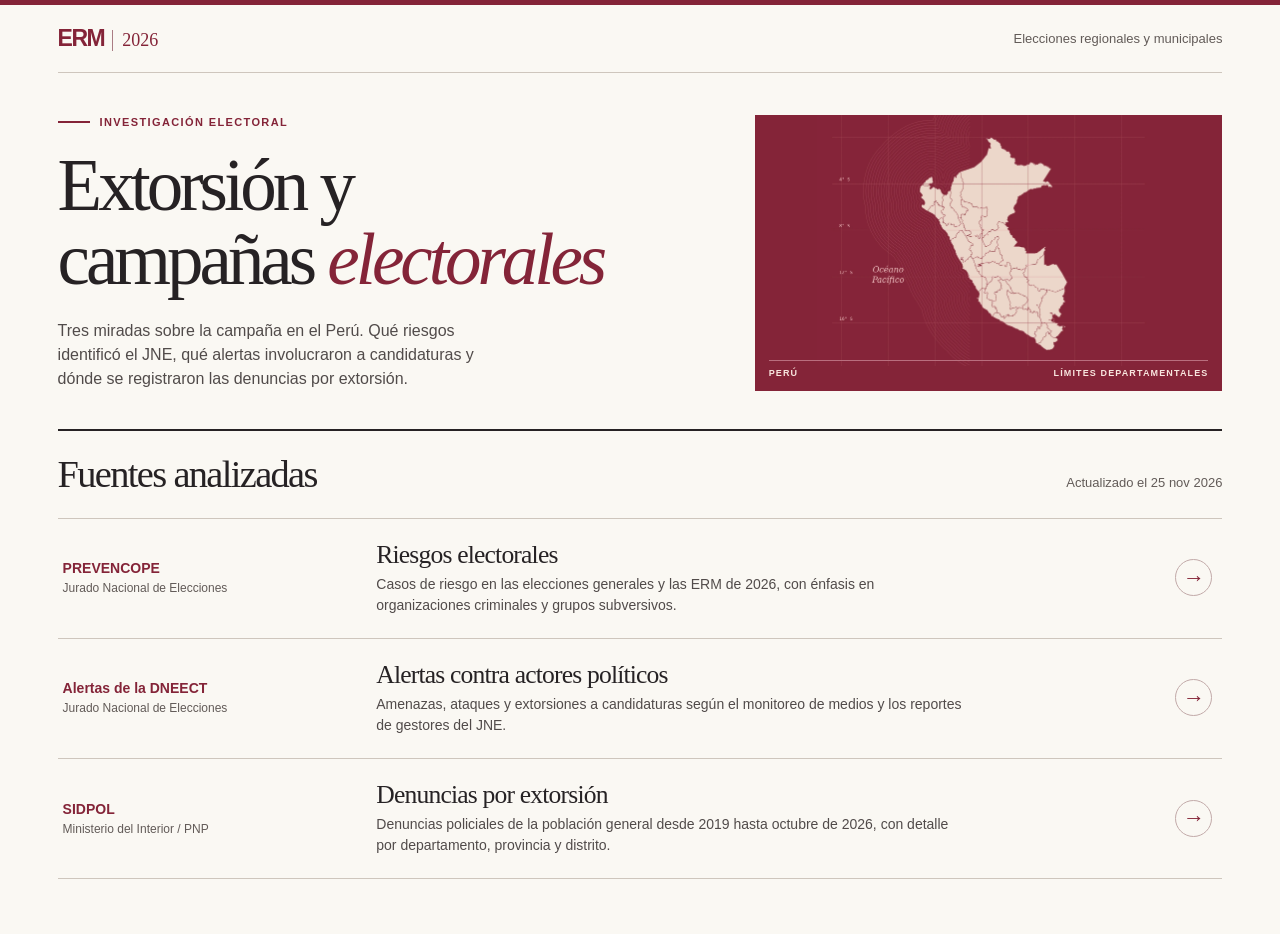
==== index.html @ d01b6470 "Publicar el portal de fuentes y los tres análisis de las ERM 2026" ====
<!doctype html>
<html lang="es-PE">
<head>
<meta charset="utf-8">
<meta name="viewport" content="width=device-width, initial-scale=1">
<meta name="theme-color" content="#842438">
<meta name="description" content="Consulta los análisis de riesgos electorales, alertas contra actores políticos y denuncias por extorsión en el Perú durante las ERM 2026.">
<title>Extorsión y campañas electorales | ERM 2026</title>
<link rel="stylesheet" href="assets/portal.css">
</head>
<body id="inicio">
<a class="skip" href="#fuentes">Ir a las fuentes</a>
<div class="wrap">
<header class="masthead"><a class="brand" href="#inicio" aria-label="ERM 2026. Inicio"><strong>ERM</strong><span>2026</span></a><span class="mast-note">Elecciones regionales y municipales</span></header>
<main>
<section class="cover" aria-labelledby="titulo">
<div class="copy">
<p class="kicker"><i aria-hidden="true"></i> Investigación electoral</p>
<h1 id="titulo">Extorsión y<br>campañas <em>electorales</em></h1>
<p class="intro">Tres miradas sobre la campaña en el Perú. Qué riesgos identificó el JNE, qué alertas involucraron a candidaturas y dónde se registraron las denuncias por extorsión.</p>
</div>
<figure class="atlas"><img src="assets/peru.webp" width="1376" height="1010" alt="Mapa del Perú con los límites de sus departamentos." fetchpriority="high"><figcaption><span>Perú</span><span>Límites departamentales</span></figcaption></figure>
</section>
<section id="fuentes" aria-labelledby="titulofuentes">
<header class="section-head"><h2 id="titulofuentes">Fuentes analizadas</h2><span>Actualizado el <time datetime="2026-11-25">25 nov 2026</time></span></header>
<ul class="catalogo">
<li><a href="informes/prevencope.html"><div class="source"><strong>PREVENCOPE</strong><span>Jurado Nacional de Elecciones</span></div><div class="desc"><h3>Riesgos electorales</h3><p>Casos de riesgo en las elecciones generales y las ERM de 2026, con énfasis en organizaciones criminales y grupos subversivos.</p></div><span class="arrow" aria-hidden="true">→</span></a></li>
<li><a href="informes/alertas-jne.html"><div class="source"><strong>Alertas de la DNEECT</strong><span>Jurado Nacional de Elecciones</span></div><div class="desc"><h3>Alertas contra actores políticos</h3><p>Amenazas, ataques y extorsiones a candidaturas según el monitoreo de medios y los reportes de gestores del JNE.</p></div><span class="arrow" aria-hidden="true">→</span></a></li>
<li><a href="informes/denuncias-sidpol.html"><div class="source"><strong>SIDPOL</strong><span>Ministerio del Interior / PNP</span></div><div class="desc"><h3>Denuncias por extorsión</h3><p>Denuncias policiales de la población general desde 2019 hasta octubre de 2026, con detalle por departamento, provincia y distrito.</p></div><span class="arrow" aria-hidden="true">→</span></a></li>
</ul>
</section>
</main>
</div>
</body>
</html>
---- assets/portal.css ----
:root{--paper:#faf8f3;--ink:#262224;--red:#842438;--muted:#625b58;--rule:#cec6bd;--serif:"Source Serif 4",Georgia,"Times New Roman",serif;--sans:"Helvetica Neue",Arial,sans-serif}
*{box-sizing:border-box}
body{background:var(--paper);color:var(--ink);font-family:var(--sans);margin:0;border-top:5px solid var(--red);-webkit-font-smoothing:antialiased}
.wrap{width:min(1180px,calc(100% - 9vw));margin:0 auto}
a{color:inherit}
a:focus-visible{outline:3px solid var(--red);outline-offset:4px}
.skip{position:absolute;transform:translateY(-200%);background:var(--paper);padding:.7rem;z-index:2}
.skip:focus{transform:none}
.masthead,.section-head,.atlas figcaption{display:flex;align-items:center;justify-content:space-between}
.masthead{border-bottom:1px solid var(--rule);min-height:68px;gap:1rem}
.brand{display:inline-flex;align-items:baseline;gap:8px;text-decoration:none;color:var(--red)}
.brand strong{font-size:23px;letter-spacing:-.065em}
.brand span{border-left:1px solid #aa7c83;padding-left:9px;font-size:18px;font-family:var(--serif)}
.mast-note,.section-head>span{color:var(--muted);font-size:13px}
.cover{display:grid;grid-template-columns:1.36fr 1fr;gap:5.25%;align-items:center;padding:42px 0 38px}
.kicker,.atlas figcaption{font:600 11px/1.3 var(--sans);letter-spacing:.125em;text-transform:uppercase}
.kicker{display:flex;align-items:center;gap:10px;color:var(--red);margin:0 0 20px}
.kicker i{width:32px;height:2px;background:currentColor}
h1,h2,h3,p,figure{margin:0}
h1,h2,h3{font-family:var(--serif);font-weight:400}
h1{font-size:clamp(56px,5.7vw,85px);line-height:1.015;letter-spacing:-.055em}
h1 em{font-weight:400;color:var(--red)}
.intro,.desc p{color:#514b4a;line-height:1.5}
.intro{font-size:clamp(16px,1.23vw,18px);margin-top:22px;max-width:52ch}
.atlas{position:relative;align-self:stretch;display:flex;align-items:center;justify-content:center;background:var(--red);overflow:hidden;min-width:0}
.atlas img{display:block;width:100%;height:100%;position:absolute;inset:0;object-fit:contain;padding-bottom:25px}
.atlas figcaption{position:absolute;bottom:12px;left:14px;right:14px;border-top:1px solid #b96e7e;padding-top:7px;color:#f9e6df;font-size:9px}
#fuentes{border-top:2px solid var(--ink);padding-bottom:55px;scroll-margin-top:12px}
.section-head{padding:22px 0;align-items:baseline;gap:1rem}
h2{font-size:clamp(27px,3vw,40px);line-height:1.1;letter-spacing:-.043em}
.catalogo{margin:0;padding:0;list-style:none;border-top:1px solid var(--rule)}
.catalogo li{border-bottom:1px solid var(--rule)}
.catalogo a{display:grid;grid-template-columns:minmax(180px,25%) 1fr 42px;gap:25px;align-items:center;padding:21px 5px 22px;text-decoration:none;transition:background .17s}
.catalogo a:hover,.catalogo a:focus-visible{background:#f3eee8}
.source strong{font-size:14px;display:block;color:var(--red)}
.source span{display:block;font-size:12px;color:var(--muted);margin-top:5px}
h3{font-size:clamp(23px,2vw,30px);letter-spacing:-.032em;line-height:1.14}
.desc p{max-width:76ch;font-size:14px;margin-top:5px}
.arrow{border:1px solid #c2aaa9;color:var(--red);border-radius:50%;display:grid;place-items:center;width:37px;height:37px;font-size:22px;transition:.17s}
.catalogo a:hover .arrow,.catalogo a:focus-visible .arrow{background:var(--red);color:white;border-color:var(--red)}
@media(min-width:1550px){.cover{min-height:400px}}
@media(max-width:800px){.cover{gap:24px;grid-template-columns:1.35fr 1fr}.catalogo a{gap:15px;grid-template-columns:150px 1fr 37px}.mast-note{font-size:12px}h1{font-size:clamp(49px,7.5vw,64px)}}
@media(max-width:620px){.wrap{width:calc(100% - 36px)}.masthead{min-height:56px}.mast-note{max-width:150px;text-align:right}.cover{grid-template-columns:1fr;padding:26px 0 22px;gap:20px}.kicker{margin-bottom:12px;font-size:10px}h1{font-size:clamp(42px,10vw,58px)}.intro{margin-top:14px}.atlas{height:162px}.atlas img{object-fit:contain}.section-head{padding:18px 0;flex-wrap:wrap;gap:4px 15px}.section-head>span{font-size:11px}.catalogo a{grid-template-columns:1fr 32px;gap:8px 12px;padding:17px 0}.source{grid-column:1/-1;display:flex;flex-wrap:wrap;gap:4px 8px;align-items:baseline}.source span{margin:0}.source strong{font-size:12px}.source span{font-size:11px}.arrow{width:30px;height:30px;font-size:18px}.desc p{font-size:14px}}
@media(prefers-reduced-motion:reduce){*{transition:none!important}}
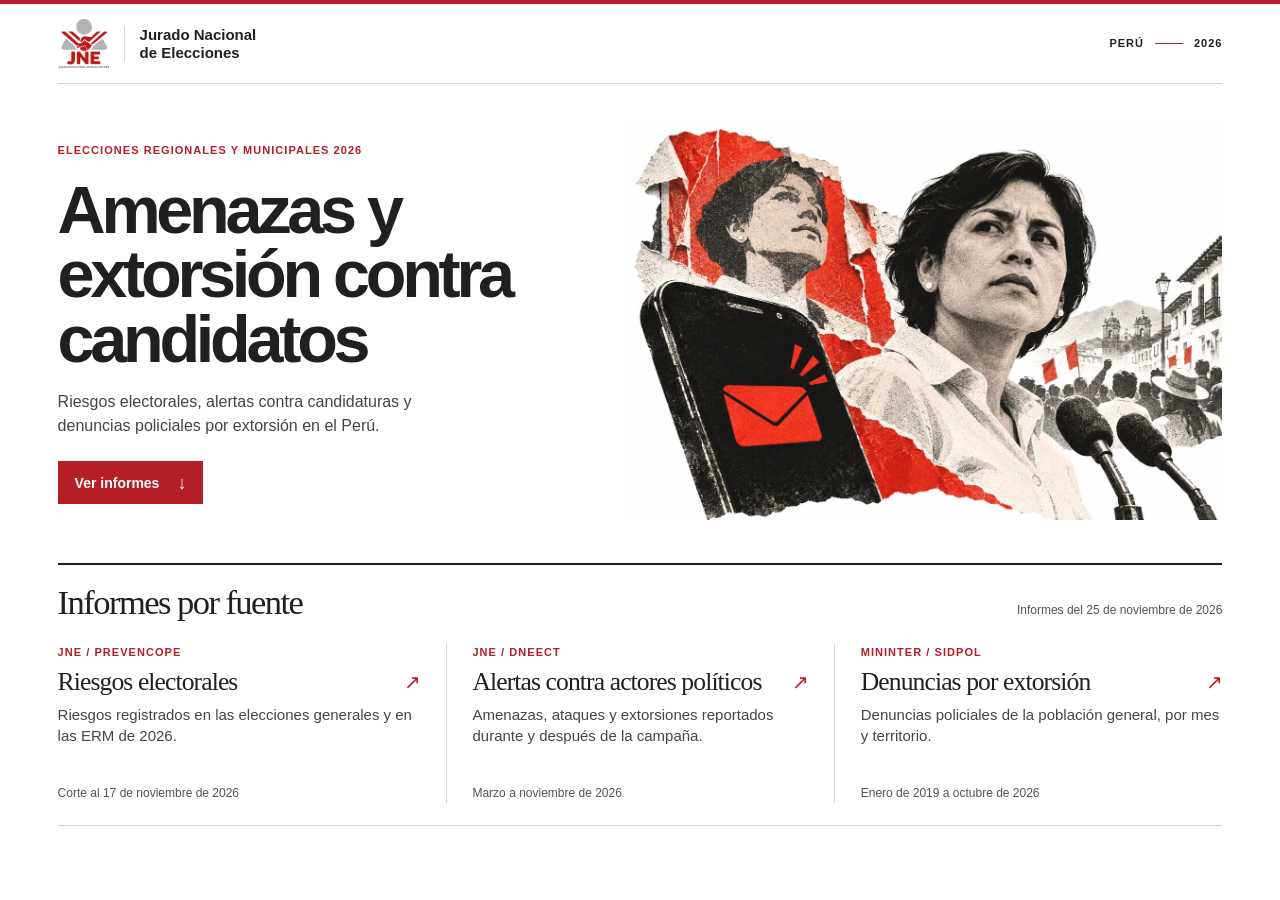
==== commit 60d5d3a5: "Rediseñar la portada de fuentes con ilustración editorial y logo del JNE" ====
--- a/index.html
+++ b/index.html
@@ -1,35 +1,18 @@
 <!doctype html>
-<html lang="es-PE">
-<head>
-<meta charset="utf-8">
-<meta name="viewport" content="width=device-width, initial-scale=1">
-<meta name="theme-color" content="#842438">
-<meta name="description" content="Consulta los análisis de riesgos electorales, alertas contra actores políticos y denuncias por extorsión en el Perú durante las ERM 2026.">
-<title>Extorsión y campañas electorales | ERM 2026</title>
-<link rel="stylesheet" href="assets/portal.css">
-</head>
-<body id="inicio">
-<a class="skip" href="#fuentes">Ir a las fuentes</a>
-<div class="wrap">
-<header class="masthead"><a class="brand" href="#inicio" aria-label="ERM 2026. Inicio"><strong>ERM</strong><span>2026</span></a><span class="mast-note">Elecciones regionales y municipales</span></header>
-<main>
-<section class="cover" aria-labelledby="titulo">
-<div class="copy">
-<p class="kicker"><i aria-hidden="true"></i> Investigación electoral</p>
-<h1 id="titulo">Extorsión y<br>campañas <em>electorales</em></h1>
-<p class="intro">Tres miradas sobre la campaña en el Perú. Qué riesgos identificó el JNE, qué alertas involucraron a candidaturas y dónde se registraron las denuncias por extorsión.</p>
-</div>
-<figure class="atlas"><img src="assets/peru.webp" width="1376" height="1010" alt="Mapa del Perú con los límites de sus departamentos." fetchpriority="high"><figcaption><span>Perú</span><span>Límites departamentales</span></figcaption></figure>
-</section>
-<section id="fuentes" aria-labelledby="titulofuentes">
-<header class="section-head"><h2 id="titulofuentes">Fuentes analizadas</h2><span>Actualizado el <time datetime="2026-11-25">25 nov 2026</time></span></header>
-<ul class="catalogo">
-<li><a href="informes/prevencope.html"><div class="source"><strong>PREVENCOPE</strong><span>Jurado Nacional de Elecciones</span></div><div class="desc"><h3>Riesgos electorales</h3><p>Casos de riesgo en las elecciones generales y las ERM de 2026, con énfasis en organizaciones criminales y grupos subversivos.</p></div><span class="arrow" aria-hidden="true">→</span></a></li>
-<li><a href="informes/alertas-jne.html"><div class="source"><strong>Alertas de la DNEECT</strong><span>Jurado Nacional de Elecciones</span></div><div class="desc"><h3>Alertas contra actores políticos</h3><p>Amenazas, ataques y extorsiones a candidaturas según el monitoreo de medios y los reportes de gestores del JNE.</p></div><span class="arrow" aria-hidden="true">→</span></a></li>
-<li><a href="informes/denuncias-sidpol.html"><div class="source"><strong>SIDPOL</strong><span>Ministerio del Interior / PNP</span></div><div class="desc"><h3>Denuncias por extorsión</h3><p>Denuncias policiales de la población general desde 2019 hasta octubre de 2026, con detalle por departamento, provincia y distrito.</p></div><span class="arrow" aria-hidden="true">→</span></a></li>
-</ul>
-</section>
-</main>
-</div>
-</body>
-</html>
+<html lang="es-PE"><head><meta charset="utf-8"><meta name="viewport" content="width=device-width, initial-scale=1">
+<title>Amenazas y extorsión contra candidatos | Elecciones regionales y municipales 2026</title><meta name="description" content="Riesgos electorales, alertas contra candidaturas y denuncias policiales por extorsión en el Perú."><meta name="theme-color" content="#ffffff">
+<link rel="stylesheet" href="assets/portal.css"></head>
+<body class="tema-editorial"><a class="skip" href="#fuentes">Ir a los informes</a>
+<header class="mast wrap"><div class="identidad"><img src="assets/jne.png" width="57" height="54" alt="Jurado Nacional de Elecciones"><span aria-hidden="true">Jurado Nacional de Elecciones</span></div><span class="edicion">Perú <i aria-hidden="true"></i> 2026</span></header>
+<main class="wrap">
+<section class="hero" aria-labelledby="titular"><div class="copy"><p class="kicker">Elecciones regionales y municipales 2026</p><h1 id="titular">Amenazas y extorsión contra candidatos</h1><p class="bajada">Riesgos electorales, alertas contra candidaturas y denuncias policiales por extorsión en el Perú.</p><a class="boton" href="#fuentes">Ver informes <span aria-hidden="true">↓</span></a></div>
+<figure class="arte"><img src="assets/campana-1250.webp" srcset="assets/campana-700.webp 700w, assets/campana-1250.webp 1250w" sizes="(max-width: 680px) 95vw, 55vw" width="1250" height="833" alt="Ilustración de una candidata ante los micrófonos, un teléfono con un mensaje y un afiche de campaña." fetchpriority="high"></figure></section>
+
+<section id="fuentes" aria-labelledby="indice"><div class="sectionhead"><h2 id="indice">Informes por fuente</h2><span class="fecha">Informes del <time datetime="2026-11-25">25 de noviembre de 2026</time></span></div>
+<ul class="catalogo"><li><article><p class="fuente">JNE / PREVENCOPE</p><h3><a href="informes/prevencope.html">Riesgos electorales<span class="flecha" aria-hidden="true">↗</span></a></h3><p class="descripcion">Riesgos registrados en las elecciones generales y en las ERM de 2026.</p><p class="periodo">Corte al 17 de noviembre de 2026</p></article></li>
+
+<li><article><p class="fuente">JNE / DNEECT</p><h3><a href="informes/alertas-jne.html">Alertas contra actores políticos<span class="flecha" aria-hidden="true">↗</span></a></h3><p class="descripcion">Amenazas, ataques y extorsiones reportados durante y después de la campaña.</p><p class="periodo">Marzo a noviembre de 2026</p></article></li>
+
+<li><article><p class="fuente">MININTER / SIDPOL</p><h3><a href="informes/denuncias-sidpol.html">Denuncias por extorsión<span class="flecha" aria-hidden="true">↗</span></a></h3><p class="descripcion">Denuncias policiales de la población general, por mes y territorio.</p><p class="periodo">Enero de 2019 a octubre de 2026</p></article></li>
+</ul></section>
+</main></body></html>
--- a/assets/portal.css
+++ b/assets/portal.css
@@ -1,44 +1,39 @@
-:root{--paper:#faf8f3;--ink:#262224;--red:#842438;--muted:#625b58;--rule:#cec6bd;--serif:"Source Serif 4",Georgia,"Times New Roman",serif;--sans:"Helvetica Neue",Arial,sans-serif}
+:root{--tinta:#202021;--rojo:#b51d27;--linea:#d6d4d0;--gris:#545352;--serif:Georgia,"Times New Roman",serif;--sans:"Helvetica Neue",Arial,sans-serif}
 *{box-sizing:border-box}
-body{background:var(--paper);color:var(--ink);font-family:var(--sans);margin:0;border-top:5px solid var(--red);-webkit-font-smoothing:antialiased}
-.wrap{width:min(1180px,calc(100% - 9vw));margin:0 auto}
+body{margin:0;color:var(--tinta);background:#fff;font:16px/1.45 var(--sans);-webkit-font-smoothing:antialiased;border-top:4px solid var(--rojo)}
+.wrap{width:min(1296px,calc(100% - 9vw));margin-inline:auto}
+h1,h2,h3,p,ul,figure{margin:0}
 a{color:inherit}
-a:focus-visible{outline:3px solid var(--red);outline-offset:4px}
-.skip{position:absolute;transform:translateY(-200%);background:var(--paper);padding:.7rem;z-index:2}
-.skip:focus{transform:none}
-.masthead,.section-head,.atlas figcaption{display:flex;align-items:center;justify-content:space-between}
-.masthead{border-bottom:1px solid var(--rule);min-height:68px;gap:1rem}
-.brand{display:inline-flex;align-items:baseline;gap:8px;text-decoration:none;color:var(--red)}
-.brand strong{font-size:23px;letter-spacing:-.065em}
-.brand span{border-left:1px solid #aa7c83;padding-left:9px;font-size:18px;font-family:var(--serif)}
-.mast-note,.section-head>span{color:var(--muted);font-size:13px}
-.cover{display:grid;grid-template-columns:1.36fr 1fr;gap:5.25%;align-items:center;padding:42px 0 38px}
-.kicker,.atlas figcaption{font:600 11px/1.3 var(--sans);letter-spacing:.125em;text-transform:uppercase}
-.kicker{display:flex;align-items:center;gap:10px;color:var(--red);margin:0 0 20px}
-.kicker i{width:32px;height:2px;background:currentColor}
-h1,h2,h3,p,figure{margin:0}
-h1,h2,h3{font-family:var(--serif);font-weight:400}
-h1{font-size:clamp(56px,5.7vw,85px);line-height:1.015;letter-spacing:-.055em}
-h1 em{font-weight:400;color:var(--red)}
-.intro,.desc p{color:#514b4a;line-height:1.5}
-.intro{font-size:clamp(16px,1.23vw,18px);margin-top:22px;max-width:52ch}
-.atlas{position:relative;align-self:stretch;display:flex;align-items:center;justify-content:center;background:var(--red);overflow:hidden;min-width:0}
-.atlas img{display:block;width:100%;height:100%;position:absolute;inset:0;object-fit:contain;padding-bottom:25px}
-.atlas figcaption{position:absolute;bottom:12px;left:14px;right:14px;border-top:1px solid #b96e7e;padding-top:7px;color:#f9e6df;font-size:9px}
-#fuentes{border-top:2px solid var(--ink);padding-bottom:55px;scroll-margin-top:12px}
-.section-head{padding:22px 0;align-items:baseline;gap:1rem}
-h2{font-size:clamp(27px,3vw,40px);line-height:1.1;letter-spacing:-.043em}
-.catalogo{margin:0;padding:0;list-style:none;border-top:1px solid var(--rule)}
-.catalogo li{border-bottom:1px solid var(--rule)}
-.catalogo a{display:grid;grid-template-columns:minmax(180px,25%) 1fr 42px;gap:25px;align-items:center;padding:21px 5px 22px;text-decoration:none;transition:background .17s}
-.catalogo a:hover,.catalogo a:focus-visible{background:#f3eee8}
-.source strong{font-size:14px;display:block;color:var(--red)}
-.source span{display:block;font-size:12px;color:var(--muted);margin-top:5px}
-h3{font-size:clamp(23px,2vw,30px);letter-spacing:-.032em;line-height:1.14}
-.desc p{max-width:76ch;font-size:14px;margin-top:5px}
-.arrow{border:1px solid #c2aaa9;color:var(--red);border-radius:50%;display:grid;place-items:center;width:37px;height:37px;font-size:22px;transition:.17s}
-.catalogo a:hover .arrow,.catalogo a:focus-visible .arrow{background:var(--red);color:white;border-color:var(--red)}
-@media(min-width:1550px){.cover{min-height:400px}}
-@media(max-width:800px){.cover{gap:24px;grid-template-columns:1.35fr 1fr}.catalogo a{gap:15px;grid-template-columns:150px 1fr 37px}.mast-note{font-size:12px}h1{font-size:clamp(49px,7.5vw,64px)}}
-@media(max-width:620px){.wrap{width:calc(100% - 36px)}.masthead{min-height:56px}.mast-note{max-width:150px;text-align:right}.cover{grid-template-columns:1fr;padding:26px 0 22px;gap:20px}.kicker{margin-bottom:12px;font-size:10px}h1{font-size:clamp(42px,10vw,58px)}.intro{margin-top:14px}.atlas{height:162px}.atlas img{object-fit:contain}.section-head{padding:18px 0;flex-wrap:wrap;gap:4px 15px}.section-head>span{font-size:11px}.catalogo a{grid-template-columns:1fr 32px;gap:8px 12px;padding:17px 0}.source{grid-column:1/-1;display:flex;flex-wrap:wrap;gap:4px 8px;align-items:baseline}.source span{margin:0}.source strong{font-size:12px}.source span{font-size:11px}.arrow{width:30px;height:30px;font-size:18px}.desc p{font-size:14px}}
-@media(prefers-reduced-motion:reduce){*{transition:none!important}}
+a:focus-visible,summary:focus-visible{outline:3px solid #92212a;outline-offset:5px}
+.skip{position:absolute;top:-12rem;left:1rem;background:white;padding:.7rem;z-index:5}.skip:focus{top:.5rem}
+.mast,.identidad,.edicion,.sectionhead,.boton{display:flex;align-items:center}
+.mast{min-height:80px;border-bottom:1px solid var(--linea);justify-content:space-between;gap:16px}
+.identidad{gap:15px}.identidad img{object-fit:contain;width:51px;height:49px}.identidad span{max-width:145px;font-size:15px;font-weight:650;line-height:1.16;padding-left:15px;border-left:1px solid var(--linea)}
+.edicion{gap:11px;text-transform:uppercase;letter-spacing:.09em;font-weight:650;font-size:11px}.edicion i{display:block;width:28px;height:1px;background:var(--rojo)}
+.hero{display:grid;grid-template-columns:minmax(0,.95fr) minmax(0,1.05fr);gap:3.3%;align-items:center;padding:clamp(27px,3.3vw,54px) 0}
+.copy{max-width:620px}
+.kicker,.fuente{font-weight:750;letter-spacing:.095em;text-transform:uppercase;font-size:11px;line-height:1.5;color:var(--rojo)}
+h1{font:700 clamp(52px,5.2vw,85px)/.97 var(--sans);letter-spacing:-.064em;text-wrap:balance;margin:19px 0}
+.bajada{font-size:clamp(16px,1.25vw,19px);max-width:43ch;line-height:1.5;color:#444}
+.boton{display:inline-flex;gap:18px;min-height:43px;background:var(--rojo);color:white;text-decoration:none;margin-top:23px;padding:10px 17px;font-weight:650;font-size:14px}
+.boton:hover{background:#921622}.boton span{font-size:18px;line-height:1}
+.arte{min-width:0}.arte img{display:block;width:100%;height:auto}.arte figcaption,.pie,.periodo,.fecha{font-size:12px;color:var(--gris)}
+#fuentes{border-top:2px solid var(--tinta);padding-bottom:48px;scroll-margin-top:14px}
+.sectionhead{justify-content:space-between;gap:12px;padding:18px 0 23px;align-items:baseline}
+h2{font:500 clamp(28px,2.7vw,42px)/1.1 var(--serif);letter-spacing:-.045em}
+.catalogo{padding:0;list-style:none;display:grid;grid-template-columns:repeat(3,minmax(0,1fr));border-bottom:1px solid var(--linea);padding-bottom:22px}
+.catalogo li{padding:0 clamp(16px,2vw,36px);border-left:1px solid var(--linea);min-width:0}
+.catalogo li:first-child,.catalogo li:nth-child(3n + 1){padding-left:0;border-left:none}.catalogo li:nth-child(n + 4){margin-top:32px}
+.catalogo li:nth-child(3n){padding-right:0}
+article{position:relative;height:100%;display:flex;flex-direction:column;min-height:159px}
+h3{font:500 clamp(23px,2vw,32px)/1.04 var(--serif);letter-spacing:-.035em;margin:9px 0 8px;padding-right:30px}
+h3 a{text-decoration:none}h3 a:after{content:"";position:absolute;inset:0}.flecha{position:absolute;right:0;top:28px;color:var(--rojo);font:20px/1 var(--sans)}article:hover h3 a{text-decoration:underline;text-decoration-thickness:1px;text-underline-offset:4px}
+.descripcion{font-size:15px;color:#464545;line-height:1.42;max-width:46ch}.periodo{padding-top:14px;margin-top:auto}
+.atlas img{max-height:380px;object-fit:contain;background:#842438}.atlas figcaption{margin-top:5px}
+.tema-atlas .copy h1{font-family:var(--serif);font-weight:500}.tema-serie{--rojo:#8e2437}
+.grafico{padding:24px;border:1px solid var(--linea)}
+.grafico figcaption strong,.grafico figcaption span{display:block}.grafico figcaption span,.grafico summary{font-size:13px;color:var(--gris)}.barras{display:flex;gap:6px;height:135px;align-items:end;margin:18px 0 30px;border-bottom:1px solid var(--linea)}.barra{position:relative;flex:1;height:var(--alto);background:#aca7a7}.barra:last-child{background:var(--rojo)}.barra small{position:absolute;top:100%;left:50%;transform:translateX(-50%);font-size:10px}.grafico summary{cursor:pointer;margin-top:9px}.grafico table{border-collapse:collapse;margin-top:8px}.grafico th,.grafico td{text-align:left;padding:2px 12px 2px 0}
+@media(min-width:1500px){.hero{gap:5%}}
+@media(max-width:900px){.wrap{width:calc(100% - 48px)}h1{font-size:clamp(44px,5.7vw,61px)}.catalogo li{padding:0 15px}.fuente{font-size:10px}.periodo{font-size:11px}}
+@media(max-width:680px){.wrap{width:calc(100% - 36px)}.mast{min-height:65px}.identidad img{width:42px;height:40px}.identidad span{font-size:13px;max-width:125px}.hero{grid-template-columns:1fr;gap:18px;padding:25px 0 22px}.kicker{font-size:10px}h1{font-size:clamp(42px,9.7vw,62px);max-width:16ch;margin:11px 0 12px}.boton{margin-top:16px}.arte{width:100%;max-width:500px;margin:auto}.arte img{max-height:260px;object-fit:contain}.sectionhead{align-items:start;flex-direction:column;gap:7px;padding:16px 0}.catalogo{display:block;padding:0}.catalogo li,.catalogo li:nth-child(n){padding:15px 0;margin:0;border-left:0;border-top:1px solid var(--linea)}article{min-height:0}.periodo{padding-top:8px}.descripcion{max-width:55ch}h3{margin:5px 0 6px}.flecha{top:20px}.grafico{padding:16px}}
+@media(prefers-reduced-motion:reduce){*,*:before,*:after{animation:none!important;transition:none!important;scroll-behavior:auto!important}}
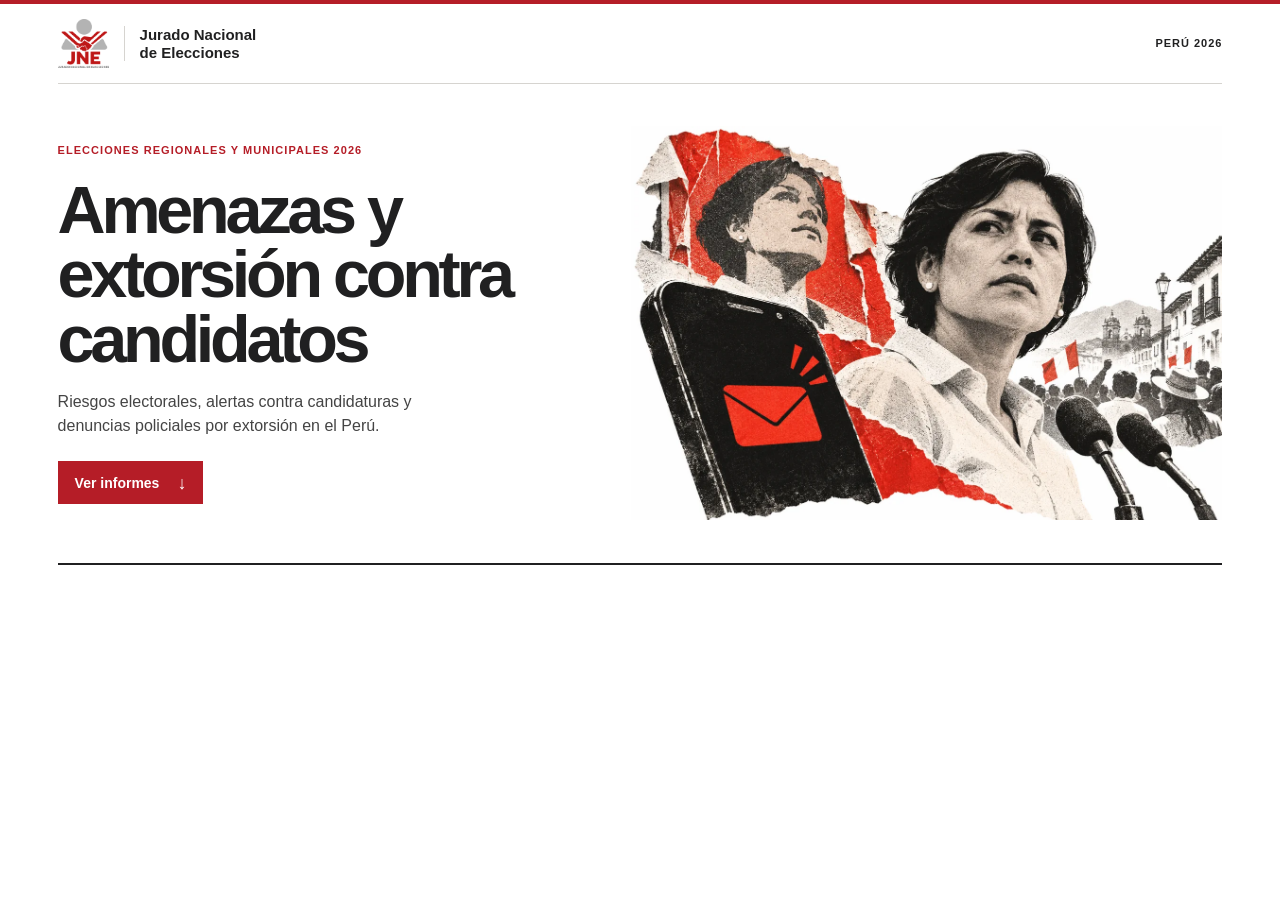
==== commit b52fdb27: "Abrir el índice de informes desde la portada" ====
--- a/index.html
+++ b/index.html
@@ -2,17 +2,17 @@
 <html lang="es-PE"><head><meta charset="utf-8"><meta name="viewport" content="width=device-width, initial-scale=1">
 <title>Amenazas y extorsión contra candidatos | Elecciones regionales y municipales 2026</title><meta name="description" content="Riesgos electorales, alertas contra candidaturas y denuncias policiales por extorsión en el Perú."><meta name="theme-color" content="#ffffff">
 <link rel="stylesheet" href="assets/portal.css"></head>
-<body class="tema-editorial"><a class="skip" href="#fuentes">Ir a los informes</a>
+<body class="tema-editorial indice-por-enlace"><a class="skip" href="#fuentes">Ir a los informes</a>
 <header class="mast wrap"><div class="identidad"><img src="assets/jne.png" width="57" height="54" alt="Jurado Nacional de Elecciones"><span aria-hidden="true">Jurado Nacional de Elecciones</span></div><span class="edicion">Perú <i aria-hidden="true"></i> 2026</span></header>
-<main class="wrap">
+<main id="portada" class="wrap" tabindex="-1">
 <section class="hero" aria-labelledby="titular"><div class="copy"><p class="kicker">Elecciones regionales y municipales 2026</p><h1 id="titular">Amenazas y extorsión contra candidatos</h1><p class="bajada">Riesgos electorales, alertas contra candidaturas y denuncias policiales por extorsión en el Perú.</p><a class="boton" href="#fuentes">Ver informes <span aria-hidden="true">↓</span></a></div>
 <figure class="arte"><img src="assets/campana-1250.webp" srcset="assets/campana-700.webp 700w, assets/campana-1250.webp 1250w" sizes="(max-width: 680px) 95vw, 55vw" width="1250" height="833" alt="Ilustración de una candidata ante los micrófonos, un teléfono con un mensaje y un afiche de campaña." fetchpriority="high"></figure></section>
 
-<section id="fuentes" aria-labelledby="indice"><div class="sectionhead"><h2 id="indice">Informes por fuente</h2><span class="fecha">Informes del <time datetime="2026-11-25">25 de noviembre de 2026</time></span></div>
+<section id="fuentes" tabindex="-1" aria-labelledby="indice"><div class="sectionhead"><h2 id="indice">Informes por fuente</h2><span class="fecha">Informes del <time datetime="2026-11-25">25 de noviembre de 2026</time></span></div>
 <ul class="catalogo"><li><article><p class="fuente">JNE / PREVENCOPE</p><h3><a href="informes/prevencope.html">Riesgos electorales<span class="flecha" aria-hidden="true">↗</span></a></h3><p class="descripcion">Riesgos registrados en las elecciones generales y en las ERM de 2026.</p><p class="periodo">Corte al 17 de noviembre de 2026</p></article></li>
 
 <li><article><p class="fuente">JNE / DNEECT</p><h3><a href="informes/alertas-jne.html">Alertas contra actores políticos<span class="flecha" aria-hidden="true">↗</span></a></h3><p class="descripcion">Amenazas, ataques y extorsiones reportados durante y después de la campaña.</p><p class="periodo">Marzo a noviembre de 2026</p></article></li>
 
 <li><article><p class="fuente">MININTER / SIDPOL</p><h3><a href="informes/denuncias-sidpol.html">Denuncias por extorsión<span class="flecha" aria-hidden="true">↗</span></a></h3><p class="descripcion">Denuncias policiales de la población general, por mes y territorio.</p><p class="periodo">Enero de 2019 a octubre de 2026</p></article></li>
-</ul></section>
+</ul><a class="regreso" href="#portada">Volver a la portada</a></section>
 </main></body></html>
--- a/assets/portal.css
+++ b/assets/portal.css
@@ -37,3 +37,12 @@
 @media(max-width:900px){.wrap{width:calc(100% - 48px)}h1{font-size:clamp(44px,5.7vw,61px)}.catalogo li{padding:0 15px}.fuente{font-size:10px}.periodo{font-size:11px}}
 @media(max-width:680px){.wrap{width:calc(100% - 36px)}.mast{min-height:65px}.identidad img{width:42px;height:40px}.identidad span{font-size:13px;max-width:125px}.hero{grid-template-columns:1fr;gap:18px;padding:25px 0 22px}.kicker{font-size:10px}h1{font-size:clamp(42px,9.7vw,62px);max-width:16ch;margin:11px 0 12px}.boton{margin-top:16px}.arte{width:100%;max-width:500px;margin:auto}.arte img{max-height:260px;object-fit:contain}.sectionhead{align-items:start;flex-direction:column;gap:7px;padding:16px 0}.catalogo{display:block;padding:0}.catalogo li,.catalogo li:nth-child(n){padding:15px 0;margin:0;border-left:0;border-top:1px solid var(--linea)}article{min-height:0}.periodo{padding-top:8px}.descripcion{max-width:55ch}h3{margin:5px 0 6px}.flecha{top:20px}.grafico{padding:16px}}
 @media(prefers-reduced-motion:reduce){*,*:before,*:after{animation:none!important;transition:none!important;scroll-behavior:auto!important}}
+
+/* En los portales con portada e índice separados, la URL conserva la vista elegida. */
+.indice-por-enlace .hero{border-bottom:2px solid var(--tinta)}
+.indice-por-enlace .edicion i,.indice-por-enlace .flecha{display:none}
+.indice-por-enlace h3{padding-right:0}
+.indice-por-enlace #fuentes:not(:target){display:none}
+.indice-por-enlace main:has(> #fuentes:target) > .hero{display:none}
+.indice-por-enlace #fuentes:target{margin-top:24px}
+.regreso{display:inline-block;margin-top:24px;color:var(--rojo);font-size:14px;text-underline-offset:3px}
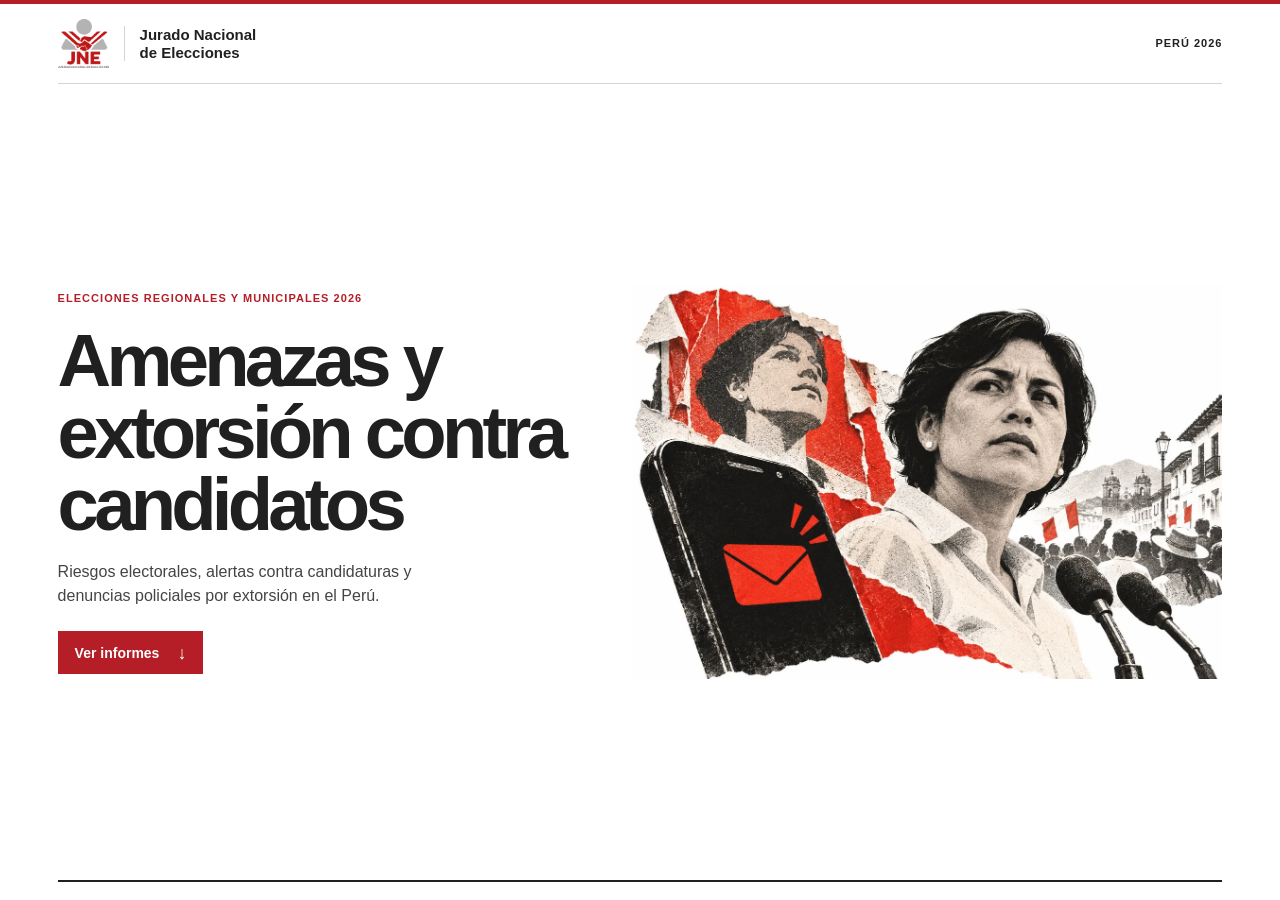
==== commit 64022cf3: "Centrar la portada en la altura disponible de la pantalla" ====
--- a/index.html
+++ b/index.html
@@ -1,18 +1,13 @@
 <!doctype html>
 <html lang="es-PE"><head><meta charset="utf-8"><meta name="viewport" content="width=device-width, initial-scale=1">
 <title>Amenazas y extorsión contra candidatos | Elecciones regionales y municipales 2026</title><meta name="description" content="Riesgos electorales, alertas contra candidaturas y denuncias policiales por extorsión en el Perú."><meta name="theme-color" content="#ffffff">
-<link rel="stylesheet" href="assets/portal.css"></head>
-<body class="tema-editorial indice-por-enlace"><a class="skip" href="#fuentes">Ir a los informes</a>
-<header class="mast wrap"><div class="identidad"><img src="assets/jne.png" width="57" height="54" alt="Jurado Nacional de Elecciones"><span aria-hidden="true">Jurado Nacional de Elecciones</span></div><span class="edicion">Perú <i aria-hidden="true"></i> 2026</span></header>
+<link rel="stylesheet" href="assets/portal.css?v=317142c2ca"><script>function indiceAnterior(){if(location.hash==="#fuentes")location.replace("fuentes.html")}indiceAnterior();addEventListener("hashchange",indiceAnterior)</script></head>
+<body class="tema-editorial solo-portada"><a class="skip" href="fuentes.html">Ir a los informes</a>
+<header class="mast wrap"><div class="identidad"><img src="assets/jne.png" width="57" height="54" alt="Jurado Nacional de Elecciones"><span aria-hidden="true">Jurado Nacional de Elecciones</span></div><span class="edicion">Perú 2026</span></header>
 <main id="portada" class="wrap" tabindex="-1">
-<section class="hero" aria-labelledby="titular"><div class="copy"><p class="kicker">Elecciones regionales y municipales 2026</p><h1 id="titular">Amenazas y extorsión contra candidatos</h1><p class="bajada">Riesgos electorales, alertas contra candidaturas y denuncias policiales por extorsión en el Perú.</p><a class="boton" href="#fuentes">Ver informes <span aria-hidden="true">↓</span></a></div>
+<section class="hero" aria-labelledby="titular"><div class="copy"><p class="kicker">Elecciones regionales y municipales 2026</p><h1 id="titular">Amenazas y extorsión contra candidatos</h1><p class="bajada">Riesgos electorales, alertas contra candidaturas y denuncias policiales por extorsión en el Perú.</p><a class="boton" href="fuentes.html">Ver informes <span aria-hidden="true">↓</span></a></div>
 <figure class="arte"><img src="assets/campana-1250.webp" srcset="assets/campana-700.webp 700w, assets/campana-1250.webp 1250w" sizes="(max-width: 680px) 95vw, 55vw" width="1250" height="833" alt="Ilustración de una candidata ante los micrófonos, un teléfono con un mensaje y un afiche de campaña." fetchpriority="high"></figure></section>
 
-<section id="fuentes" tabindex="-1" aria-labelledby="indice"><div class="sectionhead"><h2 id="indice">Informes por fuente</h2><span class="fecha">Informes del <time datetime="2026-11-25">25 de noviembre de 2026</time></span></div>
-<ul class="catalogo"><li><article><p class="fuente">JNE / PREVENCOPE</p><h3><a href="informes/prevencope.html">Riesgos electorales<span class="flecha" aria-hidden="true">↗</span></a></h3><p class="descripcion">Riesgos registrados en las elecciones generales y en las ERM de 2026.</p><p class="periodo">Corte al 17 de noviembre de 2026</p></article></li>
 
-<li><article><p class="fuente">JNE / DNEECT</p><h3><a href="informes/alertas-jne.html">Alertas contra actores políticos<span class="flecha" aria-hidden="true">↗</span></a></h3><p class="descripcion">Amenazas, ataques y extorsiones reportados durante y después de la campaña.</p><p class="periodo">Marzo a noviembre de 2026</p></article></li>
 
-<li><article><p class="fuente">MININTER / SIDPOL</p><h3><a href="informes/denuncias-sidpol.html">Denuncias por extorsión<span class="flecha" aria-hidden="true">↗</span></a></h3><p class="descripcion">Denuncias policiales de la población general, por mes y territorio.</p><p class="periodo">Enero de 2019 a octubre de 2026</p></article></li>
-</ul><a class="regreso" href="#portada">Volver a la portada</a></section>
 </main></body></html>
--- a/assets/portal.css
+++ b/assets/portal.css
@@ -9,7 +9,7 @@
 .mast,.identidad,.edicion,.sectionhead,.boton{display:flex;align-items:center}
 .mast{min-height:80px;border-bottom:1px solid var(--linea);justify-content:space-between;gap:16px}
 .identidad{gap:15px}.identidad img{object-fit:contain;width:51px;height:49px}.identidad span{max-width:145px;font-size:15px;font-weight:650;line-height:1.16;padding-left:15px;border-left:1px solid var(--linea)}
-.edicion{gap:11px;text-transform:uppercase;letter-spacing:.09em;font-weight:650;font-size:11px}.edicion i{display:block;width:28px;height:1px;background:var(--rojo)}
+.edicion{gap:11px;text-transform:uppercase;letter-spacing:.09em;font-weight:650;font-size:11px}
 .hero{display:grid;grid-template-columns:minmax(0,.95fr) minmax(0,1.05fr);gap:3.3%;align-items:center;padding:clamp(27px,3.3vw,54px) 0}
 .copy{max-width:620px}
 .kicker,.fuente{font-weight:750;letter-spacing:.095em;text-transform:uppercase;font-size:11px;line-height:1.5;color:var(--rojo)}
@@ -26,8 +26,8 @@
 .catalogo li:first-child,.catalogo li:nth-child(3n + 1){padding-left:0;border-left:none}.catalogo li:nth-child(n + 4){margin-top:32px}
 .catalogo li:nth-child(3n){padding-right:0}
 article{position:relative;height:100%;display:flex;flex-direction:column;min-height:159px}
-h3{font:500 clamp(23px,2vw,32px)/1.04 var(--serif);letter-spacing:-.035em;margin:9px 0 8px;padding-right:30px}
-h3 a{text-decoration:none}h3 a:after{content:"";position:absolute;inset:0}.flecha{position:absolute;right:0;top:28px;color:var(--rojo);font:20px/1 var(--sans)}article:hover h3 a{text-decoration:underline;text-decoration-thickness:1px;text-underline-offset:4px}
+h3{font:500 clamp(23px,2vw,32px)/1.04 var(--serif);letter-spacing:-.035em;margin:9px 0 8px;padding-right:0}
+h3 a{text-decoration:none}h3 a:after{content:"";position:absolute;inset:0}article:hover h3 a{text-decoration:underline;text-decoration-thickness:1px;text-underline-offset:4px}
 .descripcion{font-size:15px;color:#464545;line-height:1.42;max-width:46ch}.periodo{padding-top:14px;margin-top:auto}
 .atlas img{max-height:380px;object-fit:contain;background:#842438}.atlas figcaption{margin-top:5px}
 .tema-atlas .copy h1{font-family:var(--serif);font-weight:500}.tema-serie{--rojo:#8e2437}
@@ -35,14 +35,24 @@
 .grafico figcaption strong,.grafico figcaption span{display:block}.grafico figcaption span,.grafico summary{font-size:13px;color:var(--gris)}.barras{display:flex;gap:6px;height:135px;align-items:end;margin:18px 0 30px;border-bottom:1px solid var(--linea)}.barra{position:relative;flex:1;height:var(--alto);background:#aca7a7}.barra:last-child{background:var(--rojo)}.barra small{position:absolute;top:100%;left:50%;transform:translateX(-50%);font-size:10px}.grafico summary{cursor:pointer;margin-top:9px}.grafico table{border-collapse:collapse;margin-top:8px}.grafico th,.grafico td{text-align:left;padding:2px 12px 2px 0}
 @media(min-width:1500px){.hero{gap:5%}}
 @media(max-width:900px){.wrap{width:calc(100% - 48px)}h1{font-size:clamp(44px,5.7vw,61px)}.catalogo li{padding:0 15px}.fuente{font-size:10px}.periodo{font-size:11px}}
-@media(max-width:680px){.wrap{width:calc(100% - 36px)}.mast{min-height:65px}.identidad img{width:42px;height:40px}.identidad span{font-size:13px;max-width:125px}.hero{grid-template-columns:1fr;gap:18px;padding:25px 0 22px}.kicker{font-size:10px}h1{font-size:clamp(42px,9.7vw,62px);max-width:16ch;margin:11px 0 12px}.boton{margin-top:16px}.arte{width:100%;max-width:500px;margin:auto}.arte img{max-height:260px;object-fit:contain}.sectionhead{align-items:start;flex-direction:column;gap:7px;padding:16px 0}.catalogo{display:block;padding:0}.catalogo li,.catalogo li:nth-child(n){padding:15px 0;margin:0;border-left:0;border-top:1px solid var(--linea)}article{min-height:0}.periodo{padding-top:8px}.descripcion{max-width:55ch}h3{margin:5px 0 6px}.flecha{top:20px}.grafico{padding:16px}}
+@media(max-width:680px){.wrap{width:calc(100% - 36px)}.mast{min-height:65px}.identidad img{width:42px;height:40px}.identidad span{font-size:13px;max-width:125px}.hero{grid-template-columns:1fr;gap:18px;padding:25px 0 22px}.kicker{font-size:10px}h1{font-size:clamp(42px,9.7vw,62px);max-width:16ch;margin:11px 0 12px}.boton{margin-top:16px}.arte{width:100%;max-width:500px;margin:auto}.arte img{max-height:260px;object-fit:contain}.sectionhead{align-items:start;flex-direction:column;gap:7px;padding:16px 0}.catalogo{display:block;padding:0}.catalogo li,.catalogo li:nth-child(n){padding:15px 0;margin:0;border-left:0;border-top:1px solid var(--linea)}article{min-height:0}.periodo{padding-top:8px}.descripcion{max-width:55ch}h3{margin:5px 0 6px}.grafico{padding:16px}}
 @media(prefers-reduced-motion:reduce){*,*:before,*:after{animation:none!important;transition:none!important;scroll-behavior:auto!important}}
 
-/* En los portales con portada e índice separados, la URL conserva la vista elegida. */
-.indice-por-enlace .hero{border-bottom:2px solid var(--tinta)}
-.indice-por-enlace .edicion i,.indice-por-enlace .flecha{display:none}
-.indice-por-enlace h3{padding-right:0}
-.indice-por-enlace #fuentes:not(:target){display:none}
-.indice-por-enlace main:has(> #fuentes:target) > .hero{display:none}
-.indice-por-enlace #fuentes:target{margin-top:24px}
+
+.solo-portada {
+  display: grid;
+  grid-template-rows: auto 1fr;
+  min-height: 100vh;
+  min-height: 100dvh;
+  padding-bottom: clamp(12px, 2vh, 24px);
+}
+.solo-portada main { display: grid; }
+.solo-portada .hero {
+  align-content: center;
+  border-bottom: 2px solid var(--tinta);
+}
+@media (min-width: 901px) and (min-height: 690px) {
+  .solo-portada h1 { font-size: clamp(58px, 5.8vw, 90px); }
+}
+.mast+main > #fuentes:first-child{margin-top:24px}
 .regreso{display:inline-block;margin-top:24px;color:var(--rojo);font-size:14px;text-underline-offset:3px}
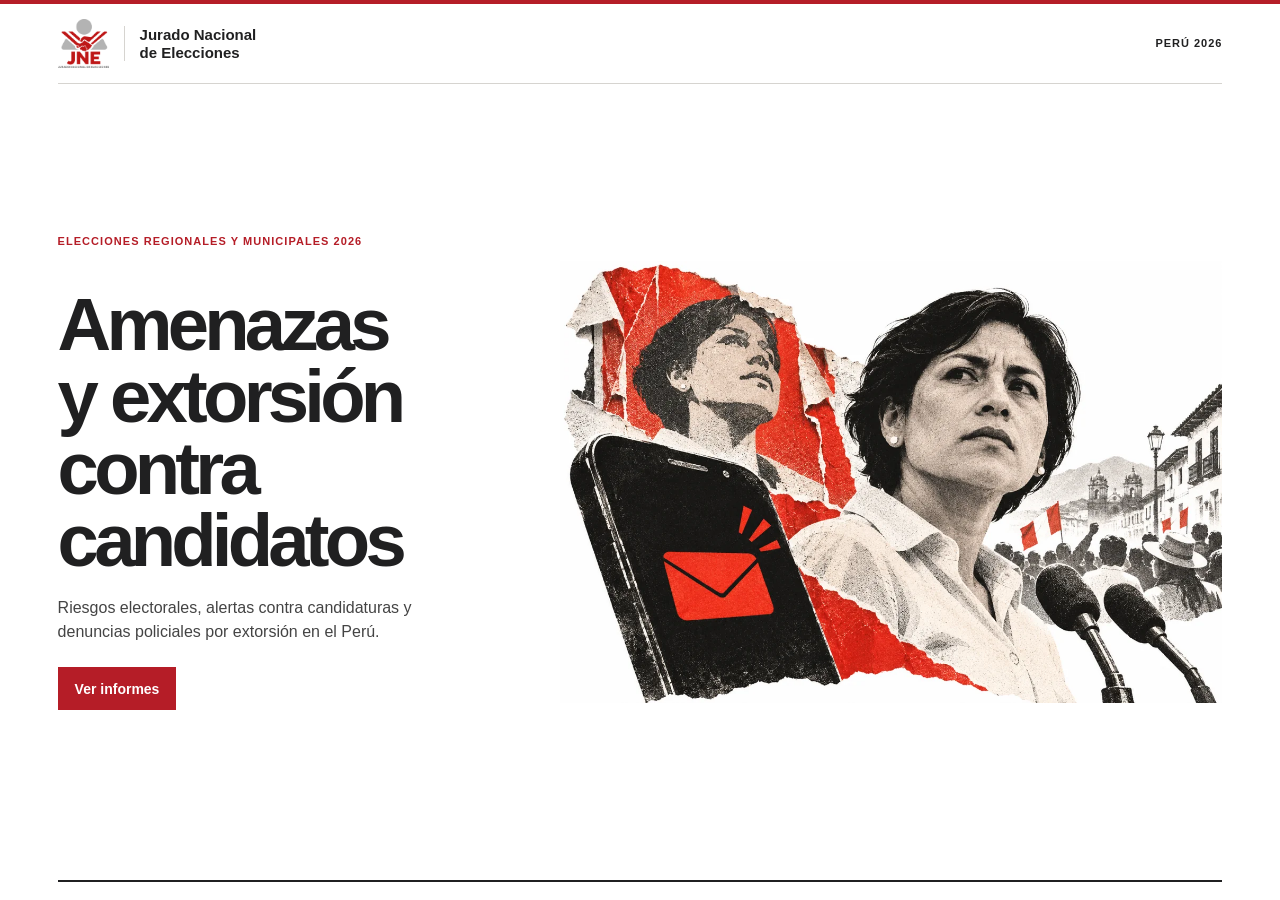
==== commit 8e87763c: "Ampliar la ilustración y simplificar el botón de la portada" ====
--- a/index.html
+++ b/index.html
@@ -1,12 +1,12 @@
 <!doctype html>
 <html lang="es-PE"><head><meta charset="utf-8"><meta name="viewport" content="width=device-width, initial-scale=1">
 <title>Amenazas y extorsión contra candidatos | Elecciones regionales y municipales 2026</title><meta name="description" content="Riesgos electorales, alertas contra candidaturas y denuncias policiales por extorsión en el Perú."><meta name="theme-color" content="#ffffff">
-<link rel="stylesheet" href="assets/portal.css?v=317142c2ca"><script>function indiceAnterior(){if(location.hash==="#fuentes")location.replace("fuentes.html")}indiceAnterior();addEventListener("hashchange",indiceAnterior)</script></head>
+<link rel="stylesheet" href="assets/portal.css?v=74cdfd5bca"><script>function indiceAnterior(){if(location.hash==="#fuentes")location.replace("fuentes.html")}indiceAnterior();addEventListener("hashchange",indiceAnterior)</script></head>
 <body class="tema-editorial solo-portada"><a class="skip" href="fuentes.html">Ir a los informes</a>
 <header class="mast wrap"><div class="identidad"><img src="assets/jne.png" width="57" height="54" alt="Jurado Nacional de Elecciones"><span aria-hidden="true">Jurado Nacional de Elecciones</span></div><span class="edicion">Perú 2026</span></header>
 <main id="portada" class="wrap" tabindex="-1">
-<section class="hero" aria-labelledby="titular"><div class="copy"><p class="kicker">Elecciones regionales y municipales 2026</p><h1 id="titular">Amenazas y extorsión contra candidatos</h1><p class="bajada">Riesgos electorales, alertas contra candidaturas y denuncias policiales por extorsión en el Perú.</p><a class="boton" href="fuentes.html">Ver informes <span aria-hidden="true">↓</span></a></div>
-<figure class="arte"><img src="assets/campana-1250.webp" srcset="assets/campana-700.webp 700w, assets/campana-1250.webp 1250w" sizes="(max-width: 680px) 95vw, 55vw" width="1250" height="833" alt="Ilustración de una candidata ante los micrófonos, un teléfono con un mensaje y un afiche de campaña." fetchpriority="high"></figure></section>
+<section class="hero" aria-labelledby="titular"><div class="copy"><p class="kicker">Elecciones regionales y municipales 2026</p><h1 id="titular">Amenazas y extorsión contra candidatos</h1><p class="bajada">Riesgos electorales, alertas contra candidaturas y denuncias policiales por extorsión en el Perú.</p><a class="boton" href="fuentes.html">Ver informes</a></div>
+<figure class="arte"><img src="assets/campana-1250.webp" srcset="assets/campana-700.webp 700w, assets/campana-1250.webp 1250w" sizes="(max-width: 680px) 98vw, 60vw" width="1250" height="833" alt="Ilustración de una candidata ante los micrófonos, un teléfono con un mensaje y un afiche de campaña." fetchpriority="high"></figure></section>
 
 
 
--- a/assets/portal.css
+++ b/assets/portal.css
@@ -56,3 +56,23 @@
 }
 .mast+main > #fuentes:first-child{margin-top:24px}
 .regreso{display:inline-block;margin-top:24px;color:var(--rojo);font-size:14px;text-underline-offset:3px}
+
+/* Composición de la portada ilustrada. */
+.solo-portada.tema-editorial .kicker {
+  position: relative;
+  top: clamp(-30px, -2.3vh, -8px);
+}
+@media (min-width: 681px) {
+  .solo-portada.tema-editorial .hero {
+    grid-template-columns: minmax(0, 0.84fr) minmax(0, 1.16fr);
+    column-gap: 2%;
+  }
+}
+@media (max-width: 680px) {
+  .solo-portada.tema-editorial .arte {
+    width: calc(100% + 20px);
+    max-width: none;
+    margin-inline: -10px;
+  }
+  .solo-portada.tema-editorial .arte img { max-height: none; }
+}
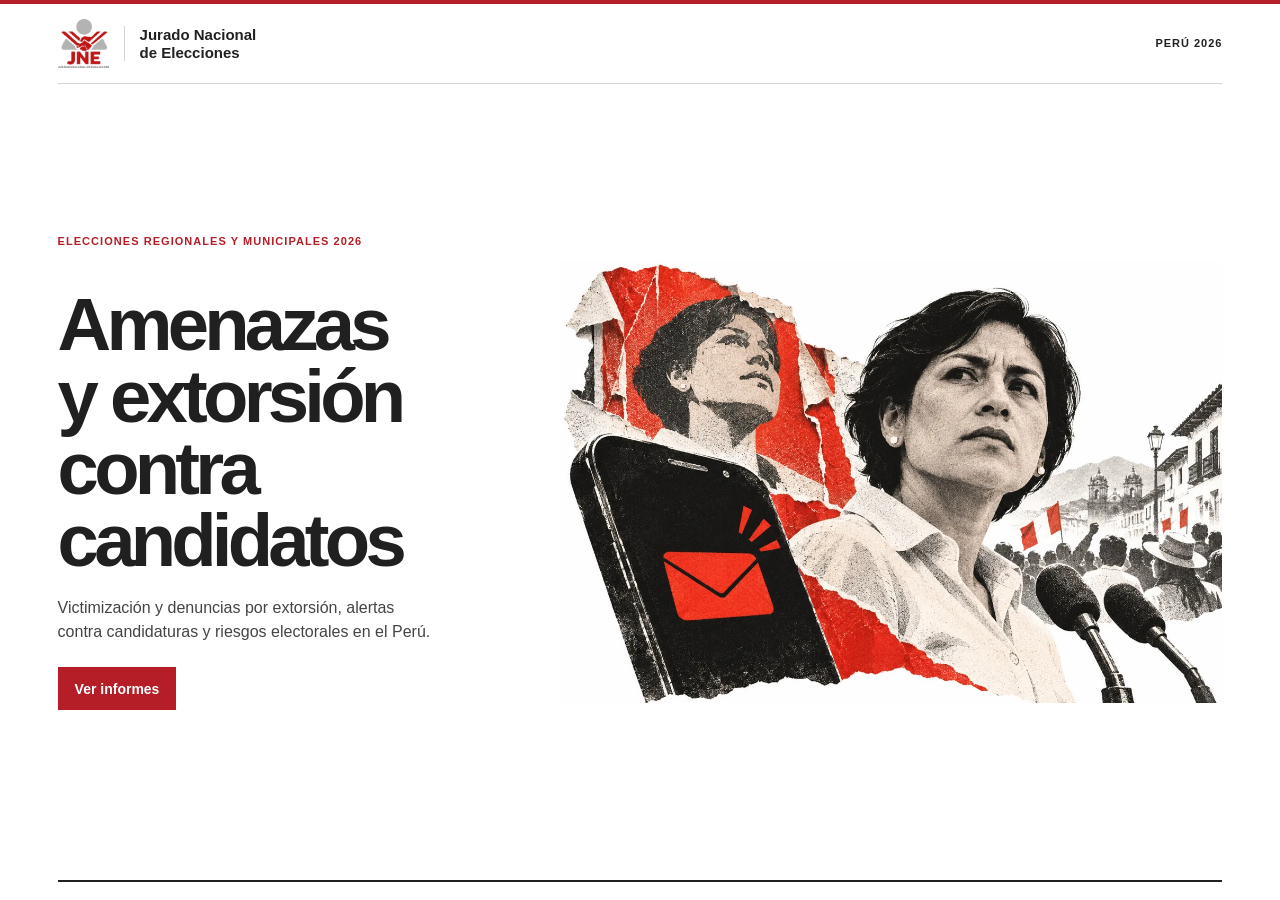
==== commit f0da6941: "Incorporar el informe de victimización por extorsión de la ENAPRES" ====
--- a/index.html
+++ b/index.html
@@ -1,11 +1,11 @@
 <!doctype html>
 <html lang="es-PE"><head><meta charset="utf-8"><meta name="viewport" content="width=device-width, initial-scale=1">
-<title>Amenazas y extorsión contra candidatos | Elecciones regionales y municipales 2026</title><meta name="description" content="Riesgos electorales, alertas contra candidaturas y denuncias policiales por extorsión en el Perú."><meta name="theme-color" content="#ffffff">
-<link rel="stylesheet" href="assets/portal.css?v=74cdfd5bca"><script>function indiceAnterior(){if(location.hash==="#fuentes")location.replace("fuentes.html")}indiceAnterior();addEventListener("hashchange",indiceAnterior)</script></head>
+<title>Amenazas y extorsión contra candidatos | Elecciones regionales y municipales 2026</title><meta name="description" content="Victimización y denuncias por extorsión, alertas contra candidaturas y riesgos electorales en el Perú."><meta name="theme-color" content="#ffffff">
+<link rel="stylesheet" href="assets/portal.css?v=2c4122dcb2"><script>function indiceAnterior(){if(location.hash==="#fuentes")location.replace("fuentes.html")}indiceAnterior();addEventListener("hashchange",indiceAnterior)</script></head>
 <body class="tema-editorial solo-portada"><a class="skip" href="fuentes.html">Ir a los informes</a>
 <header class="mast wrap"><div class="identidad"><img src="assets/jne.png" width="57" height="54" alt="Jurado Nacional de Elecciones"><span aria-hidden="true">Jurado Nacional de Elecciones</span></div><span class="edicion">Perú 2026</span></header>
 <main id="portada" class="wrap" tabindex="-1">
-<section class="hero" aria-labelledby="titular"><div class="copy"><p class="kicker">Elecciones regionales y municipales 2026</p><h1 id="titular">Amenazas y extorsión contra candidatos</h1><p class="bajada">Riesgos electorales, alertas contra candidaturas y denuncias policiales por extorsión en el Perú.</p><a class="boton" href="fuentes.html">Ver informes</a></div>
+<section class="hero" aria-labelledby="titular"><div class="copy"><p class="kicker">Elecciones regionales y municipales 2026</p><h1 id="titular">Amenazas y extorsión contra candidatos</h1><p class="bajada">Victimización y denuncias por extorsión, alertas contra candidaturas y riesgos electorales en el Perú.</p><a class="boton" href="fuentes.html">Ver informes</a></div>
 <figure class="arte"><img src="assets/campana-1250.webp" srcset="assets/campana-700.webp 700w, assets/campana-1250.webp 1250w" sizes="(max-width: 680px) 98vw, 60vw" width="1250" height="833" alt="Ilustración de una candidata ante los micrófonos, un teléfono con un mensaje y un afiche de campaña." fetchpriority="high"></figure></section>
 
 
--- a/assets/portal.css
+++ b/assets/portal.css
@@ -54,7 +54,7 @@
 @media (min-width: 901px) and (min-height: 690px) {
   .solo-portada h1 { font-size: clamp(58px, 5.8vw, 90px); }
 }
-.mast+main > #fuentes:first-child{margin-top:24px}
+.mast+main > #fuentes:first-child{margin-top:24px;border-top:0}
 .regreso{display:inline-block;margin-top:24px;color:var(--rojo);font-size:14px;text-underline-offset:3px}
 
 /* Composición de la portada ilustrada. */
@@ -76,3 +76,9 @@
   }
   .solo-portada.tema-editorial .arte img { max-height: none; }
 }
+
+@media (min-width:681px) {
+  .catalogo:has(> li:nth-child(4):last-child) {grid-template-columns:repeat(2,minmax(0,1fr));row-gap:24px}
+  .catalogo:has(> li:nth-child(4):last-child) > li {margin:0;padding:0 20px;border-left:1px solid var(--linea)}
+  .catalogo:has(> li:nth-child(4):last-child) > li:nth-child(odd) {padding-left:0;border-left:0}
+}
